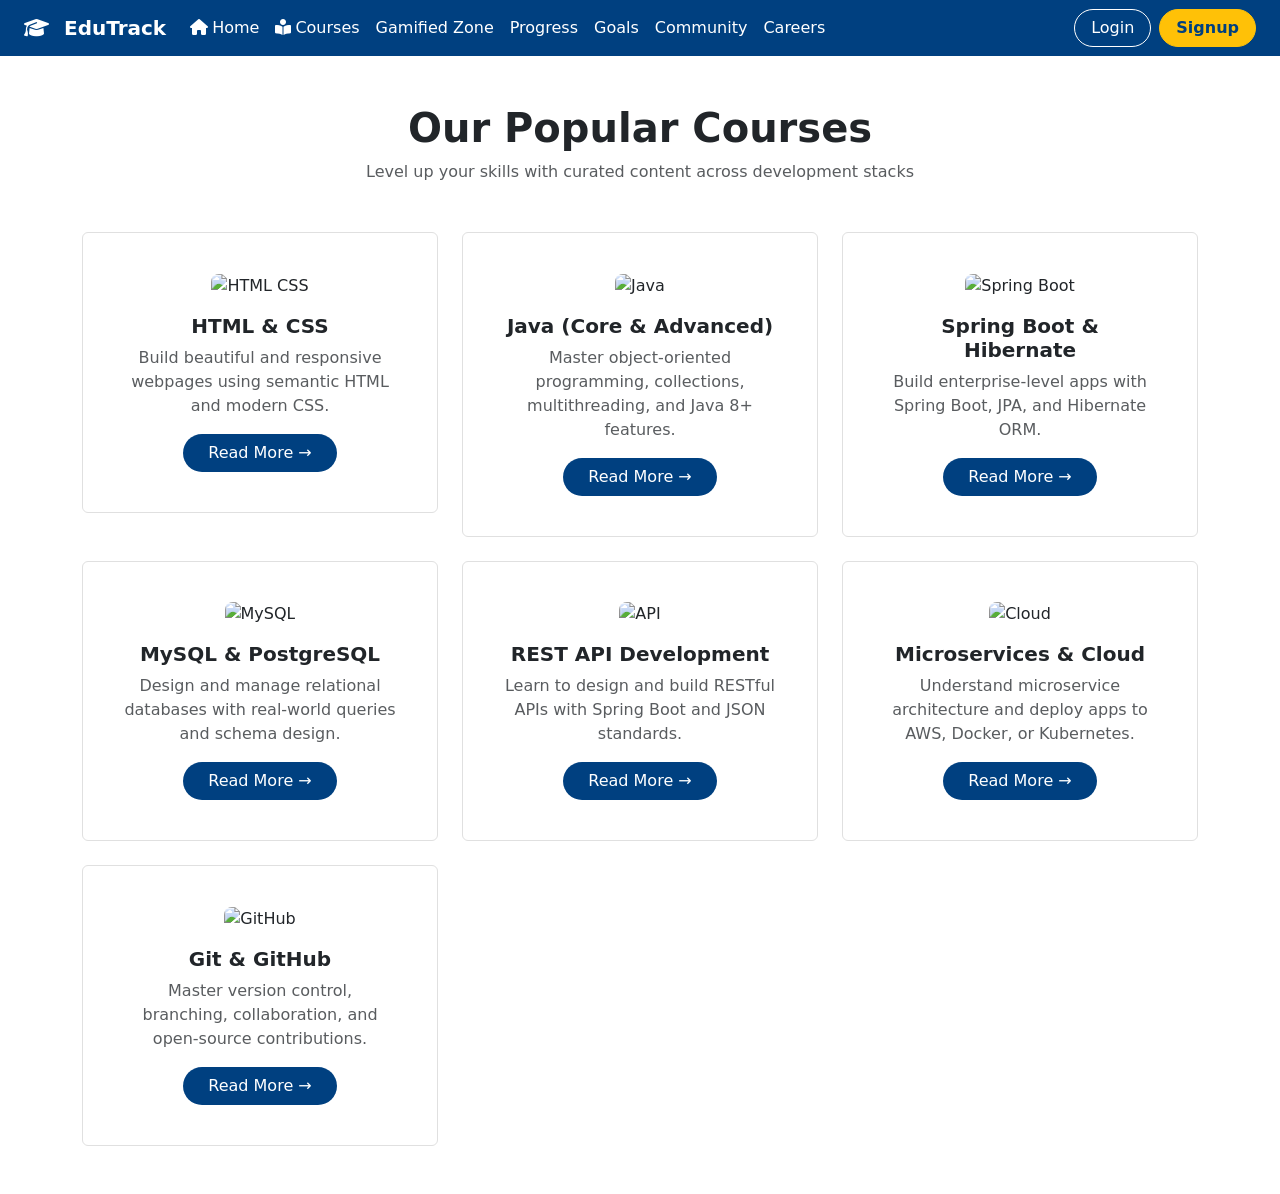
==== src/main/resources/templates/Courses.html @ 9ed2ddbf "uploadd the poject source code" ====
<!DOCTYPE html>
<html lang="en" xmlns:th="http://www.thymeleaf.org">
<head>
  <meta charset="UTF-8">
  <title>Courses - EduTrack</title>
  <meta name="viewport" content="width=device-width, initial-scale=1">

  <!-- Bootstrap CSS -->
  <link href="https://cdn.jsdelivr.net/npm/bootstrap@5.3.2/dist/css/bootstrap.min.css" rel="stylesheet">

  <!-- Font Awesome -->
  <link href="https://cdnjs.cloudflare.com/ajax/libs/font-awesome/6.4.0/css/all.min.css" rel="stylesheet">

  <!-- Optional Custom CSS -->
  <link rel="stylesheet" th:href="@{Courses.css}" />

  <style>
    /* Navbar Styling */
    .navbar-custom {
      background-color: #004080;
    }

    .navbar-custom .nav-link,
    .navbar-custom .navbar-brand {
      color: white;
      font-weight: 500;
    }

    .navbar-custom .nav-link:hover {
      color: #ffcc00;
    }

    .auth-buttons .btn-outline-light {
      border: 1px solid white;
      color: white;
      margin-right: 10px;
    }

    .auth-buttons .btn-outline-light:hover {
      background-color: white;
      color: #004080;
    }

    .auth-buttons .btn-warning {
      font-weight: bold;
      color: #004080;
    }

    /* Course Card Styling */
    .course-icon img {
      width: 60px;
      height: 60px;
      object-fit: contain;
      border-radius: 8px;
    }

    .btn-readmore {
      background-color: #004080;
      color: white;
    }

    .btn-readmore:hover {
      background-color: #ffcc00;
      color: #004080;
    }

    .course-card {
      border: 1px solid #e0e0e0;
      transition: transform 0.2s ease;
    }

    .course-card:hover {
      transform: translateY(-5px);
      box-shadow: 0 4px 20px rgba(0,0,0,0.1);
    }
  </style>
</head>

<body>

  <!-- ✅ Navbar -->
  <nav class="navbar navbar-expand-lg navbar-custom px-4">
    <a class="navbar-brand fw-bold fs-5" href="/">
      <i class="fa fa-graduation-cap me-2"></i> EduTrack
    </a>
    <button class="navbar-toggler text-white" type="button" data-bs-toggle="collapse" data-bs-target="#navbarNav">
      <span class="navbar-toggler-icon bg-light"></span>
    </button>
    <div class="collapse navbar-collapse" id="navbarNav">
      <ul class="navbar-nav me-auto mb-2 mb-lg-0">
        <li class="nav-item"><a class="nav-link" href="/"><i class="fa fa-home me-1"></i>Home</a></li>
        <li class="nav-item"><a class="nav-link" href="/Courses"><i class="fa-solid fa-book-open-reader me-1"></i>Courses</a></li>
        <li class="nav-item"><a class="nav-link" href="/Courses.html">Gamified Zone</a></li>
        <li class="nav-item"><a class="nav-link" href="/event">Progress</a></li>
        <li class="nav-item"><a class="nav-link" href="/splicot">Goals</a></li>
        <li class="nav-item"><a class="nav-link" href="/event">Community</a></li>
        <li class="nav-item"><a class="nav-link" href="/splicot">Careers</a></li>
      </ul>
      <div class="d-flex auth-buttons">
        <a href="/login" class="btn btn-outline-light rounded-pill px-3 me-2">Login</a>
        <a href="/register" class="btn btn-warning rounded-pill px-3">Signup</a>
      </div>
    </div>
  </nav>

  <!-- ✅ Courses Section -->
  <div class="container py-5">
    <div class="text-center mb-5">
      <h1 class="fw-bold">Our Popular Courses</h1>
      <p class="text-muted">Level up your skills with curated content across development stacks</p>
    </div>

    <div class="row g-4">
      <!-- Course: HTML & CSS -->
      <div class="col-md-6 col-lg-4">
        <div class="card course-card p-4">
          <div class="card-body text-center">
            <div class="course-icon mb-3">
              <img src="/images/html-css.png" alt="HTML CSS">
            </div>
            <h5 class="card-title fw-bold">HTML & CSS</h5>
            <p class="card-text text-muted">Build beautiful and responsive webpages using semantic HTML and modern CSS.</p>
           <a th:href="@{/image/html_img.jpg}" class="btn btn-readmore rounded-pill px-4">Read More →</a>
          </div>
        </div>
      </div>

      <!-- Course: Java -->
      <div class="col-md-6 col-lg-4">
        <div class="card course-card p-4">
          <div class="card-body text-center">
            <div class="course-icon mb-3">
              <img src="/images/java.png" alt="Java">
            </div>
            <h5 class="card-title fw-bold">Java (Core & Advanced)</h5>
            <p class="card-text text-muted">Master object-oriented programming, collections, multithreading, and Java 8+ features.</p>
            <a href="#" class="btn btn-readmore rounded-pill px-4">Read More →</a>
          </div>
        </div>
      </div>

      <!-- Course: Spring Boot -->
      <div class="col-md-6 col-lg-4">
        <div class="card course-card p-4">
          <div class="card-body text-center">
            <div class="course-icon mb-3">
              <img src="/images/springboot.png" alt="Spring Boot">
            </div>
            <h5 class="card-title fw-bold">Spring Boot & Hibernate</h5>
            <p class="card-text text-muted">Build enterprise-level apps with Spring Boot, JPA, and Hibernate ORM.</p>
            <a href="#" class="btn btn-readmore rounded-pill px-4">Read More →</a>
          </div>
        </div>
      </div>

      <!-- Course: MySQL -->
      <div class="col-md-6 col-lg-4">
        <div class="card course-card p-4">
          <div class="card-body text-center">
            <div class="course-icon mb-3">
              <img src="/images/mysql.png" alt="MySQL">
            </div>
            <h5 class="card-title fw-bold">MySQL & PostgreSQL</h5>
            <p class="card-text text-muted">Design and manage relational databases with real-world queries and schema design.</p>
            <a href="#" class="btn btn-readmore rounded-pill px-4">Read More →</a>
          </div>
        </div>
      </div>

      <!-- Course: REST API -->
      <div class="col-md-6 col-lg-4">
        <div class="card course-card p-4">
          <div class="card-body text-center">
            <div class="course-icon mb-3">
              <img src="/images/api.png" alt="API">
            </div>
            <h5 class="card-title fw-bold">REST API Development</h5>
            <p class="card-text text-muted">Learn to design and build RESTful APIs with Spring Boot and JSON standards.</p>
            <a href="#" class="btn btn-readmore rounded-pill px-4">Read More →</a>
          </div>
        </div>
      </div>

      <!-- Course: Microservices -->
      <div class="col-md-6 col-lg-4">
        <div class="card course-card p-4">
          <div class="card-body text-center">
            <div class="course-icon mb-3">
              <img src="/images/cloud.png" alt="Cloud">
            </div>
            <h5 class="card-title fw-bold">Microservices & Cloud</h5>
            <p class="card-text text-muted">Understand microservice architecture and deploy apps to AWS, Docker, or Kubernetes.</p>
            <a href="#" class="btn btn-readmore rounded-pill px-4">Read More →</a>
          </div>
        </div>
      </div>

      <!-- Course: Git & GitHub -->
      <div class="col-md-6 col-lg-4">
        <div class="card course-card p-4">
          <div class="card-body text-center">
            <div class="course-icon mb-3">
              <img src="/images/github.png" alt="GitHub">
            </div>
            <h5 class="card-title fw-bold">Git & GitHub</h5>
            <p class="card-text text-muted">Master version control, branching, collaboration, and open-source contributions.</p>
            <a href="#" class="btn btn-readmore rounded-pill px-4">Read More →</a>
          </div>
        </div>
      </div>
    </div>
  </div>

  <!-- Bootstrap JS -->
  <script src="https://cdn.jsdelivr.net/npm/bootstrap@5.3.2/dist/js/bootstrap.bundle.min.js"></script>
</body>
</html>
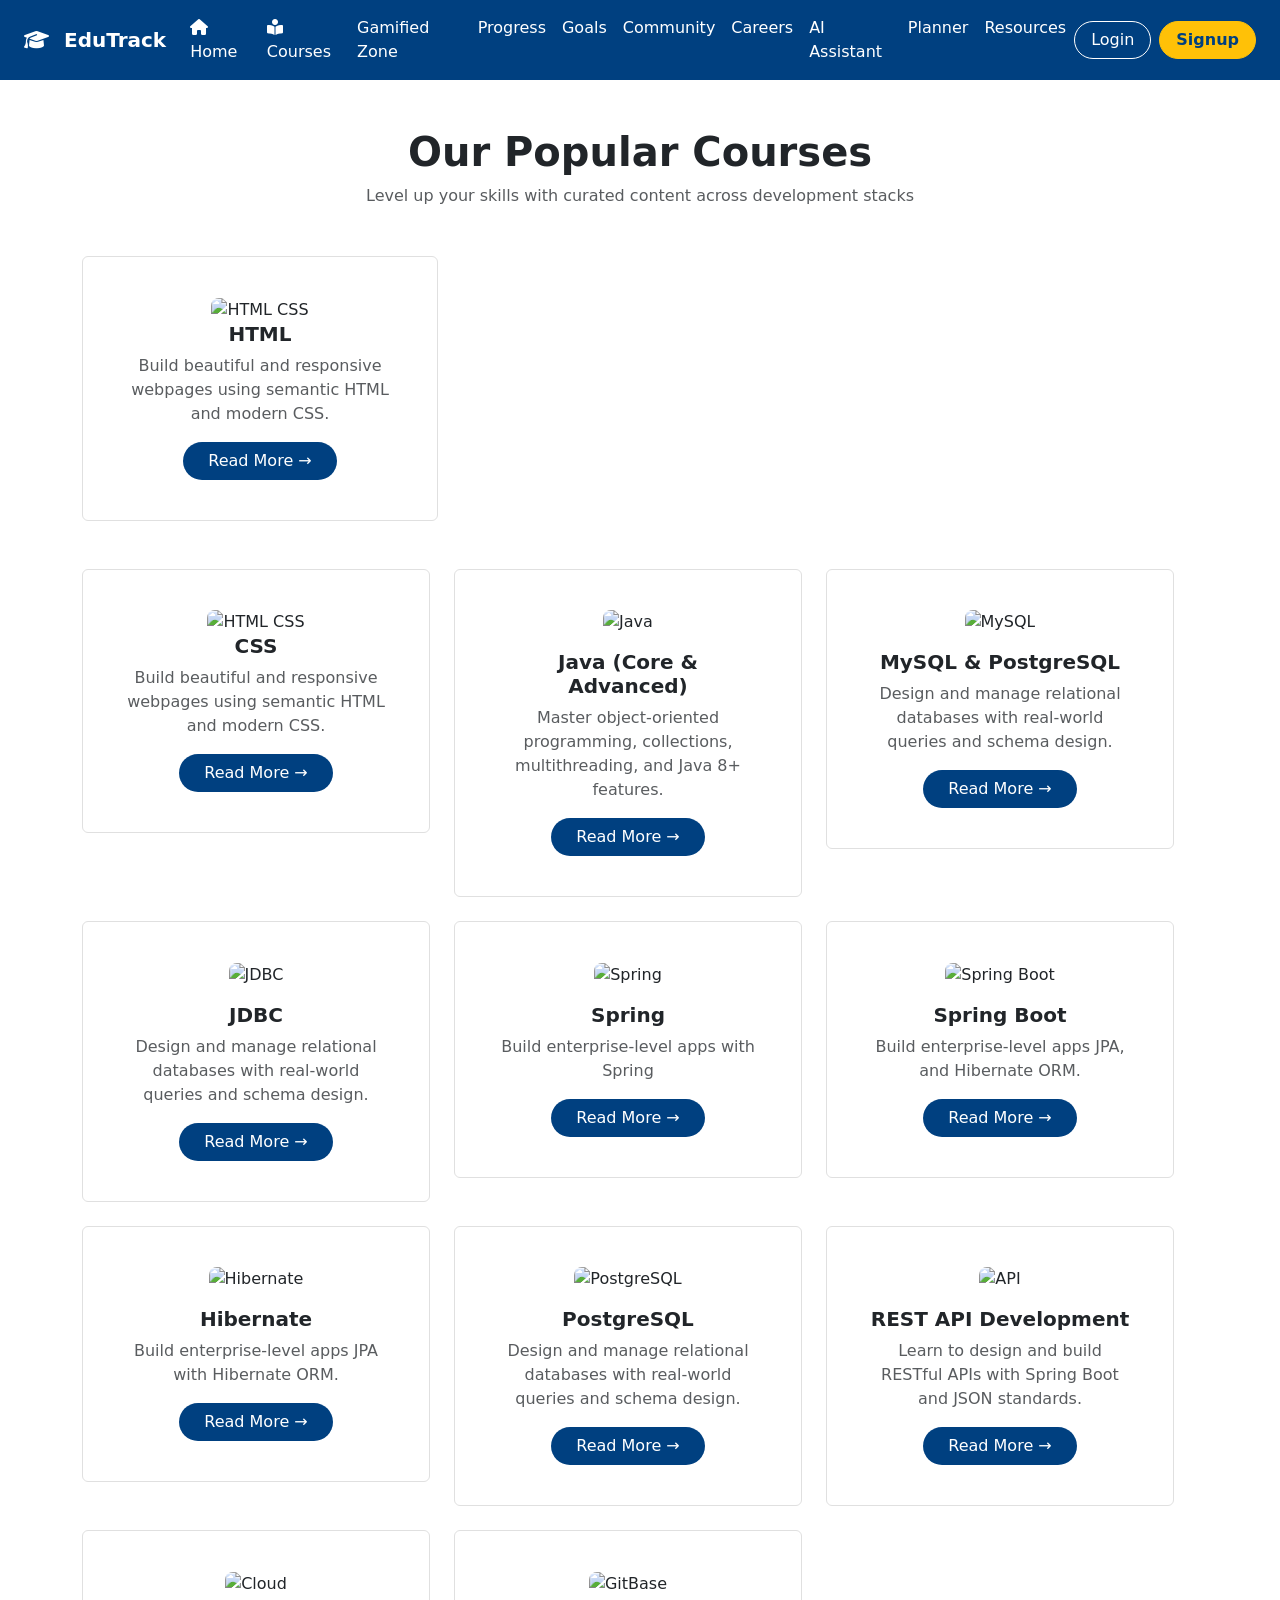
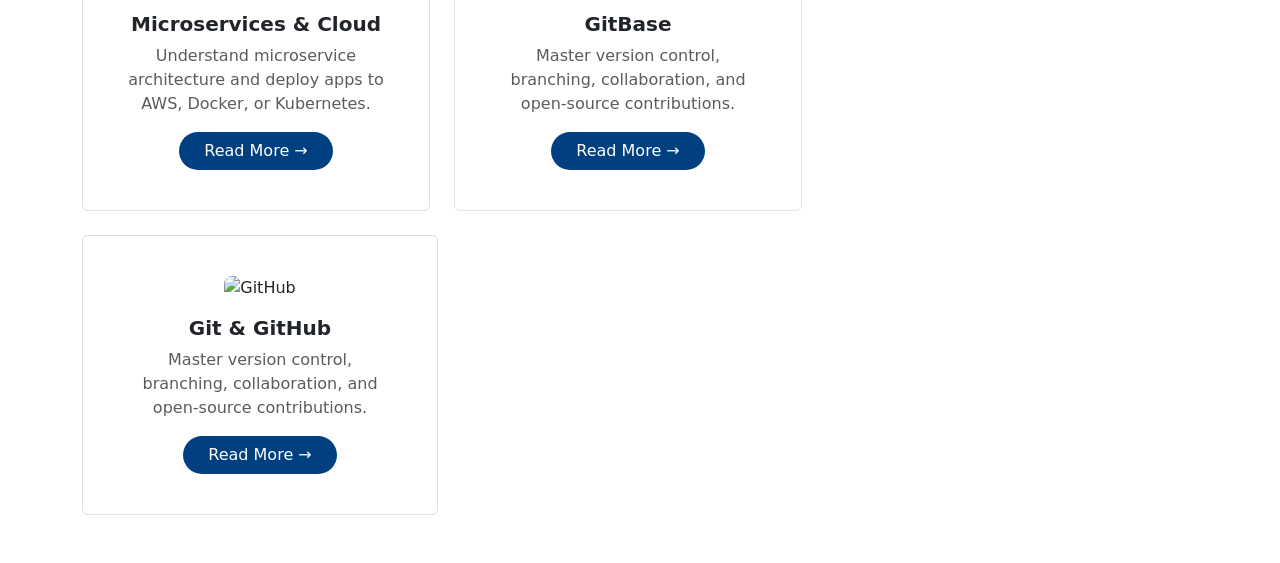
==== commit 56df587a: "update the courese section" ====
--- a/src/main/resources/templates/Courses.html
+++ b/src/main/resources/templates/Courses.html
@@ -95,6 +95,10 @@
         <li class="nav-item"><a class="nav-link" href="/splicot">Goals</a></li>
         <li class="nav-item"><a class="nav-link" href="/event">Community</a></li>
         <li class="nav-item"><a class="nav-link" href="/splicot">Careers</a></li>
+        <li class="nav-item"><a class="nav-link" href="/event">AI Assistant</a></li>
+        <li class="nav-item"><a class="nav-link" href="/splicot">Planner</a></li>
+         <li class="nav-item"><a class="nav-link" href="/event">Resources</a></li>
+    <!--     <li class="nav-item"><a class="nav-link" href="/splicot"></a></li> -->
       </ul>
       <div class="d-flex auth-buttons">
         <a href="/login" class="btn btn-outline-light rounded-pill px-3 me-2">Login</a>
@@ -115,12 +119,27 @@
       <div class="col-md-6 col-lg-4">
         <div class="card course-card p-4">
           <div class="card-body text-center">
-            <div class="course-icon mb-3">
-              <img src="/images/html-css.png" alt="HTML CSS">
-            </div>
-            <h5 class="card-title fw-bold">HTML & CSS</h5>
+            <div class="course-icon mb-6">
+              <img src="/image/html_img.jpg" alt="HTML CSS">
+            </div>
+            <h5 class="card-title fw-bold">HTML </h5>
             <p class="card-text text-muted">Build beautiful and responsive webpages using semantic HTML and modern CSS.</p>
-           <a th:href="@{/image/html_img.jpg}" class="btn btn-readmore rounded-pill px-4">Read More →</a>
+           <a th:href="@{/courses/html}" class="btn btn-readmore rounded-pill px-4">Read More →</a>
+          </div>
+        </div>
+      </div>
+      
+       <div class="row g-4">
+      <!-- Course: HTML & CSS -->
+      <div class="col-md-6 col-lg-4">
+        <div class="card course-card p-4">
+          <div class="card-body text-center">
+            <div class="course-icon mb-6">
+              <img src="/image/html_img.jpg" alt="HTML CSS">
+            </div>
+            <h5 class="card-title fw-bold"> CSS</h5>
+            <p class="card-text text-muted">Build beautiful and responsive webpages using semantic HTML and modern CSS.</p>
+           <a th:href="@{/courses/html}" class="btn btn-readmore rounded-pill px-4">Read More →</a>
           </div>
         </div>
       </div>
@@ -134,33 +153,92 @@
             </div>
             <h5 class="card-title fw-bold">Java (Core & Advanced)</h5>
             <p class="card-text text-muted">Master object-oriented programming, collections, multithreading, and Java 8+ features.</p>
-            <a href="#" class="btn btn-readmore rounded-pill px-4">Read More →</a>
-          </div>
-        </div>
-      </div>
+            <a th:href="@{/courses/java}" class="btn btn-readmore rounded-pill px-4">Read More →</a>
+
+          </div>
+        </div>
+      </div>
+      
+       <!-- Course: MySQL -->
+      <div class="col-md-6 col-lg-4">
+        <div class="card course-card p-4">
+          <div class="card-body text-center">
+            <div class="course-icon mb-3">
+              <img src="/images/mysql.png" alt="MySQL">
+            </div>
+            <h5 class="card-title fw-bold">MySQL & PostgreSQL</h5>
+            <p class="card-text text-muted">Design and manage relational databases with real-world queries and schema design.</p>
+            <a th:href="@{/courses/mysql}" class="btn btn-readmore rounded-pill px-4">Read More →</a>
+          </div>
+        </div>
+      </div>
+      
+       <!-- Course: MySQL -->
+      <div class="col-md-6 col-lg-4">
+        <div class="card course-card p-4">
+          <div class="card-body text-center">
+            <div class="course-icon mb-3">
+              <img src="/images/mysql.png" alt="JDBC">
+            </div>
+            <h5 class="card-title fw-bold">JDBC</h5>
+            <p class="card-text text-muted">Design and manage relational databases with real-world queries and schema design.</p>
+            <a th:href="@{/course/jdbc}" class="btn btn-readmore rounded-pill px-4">Read More →</a>
+          </div>
+        </div>
+      </div>
+      
+      
 
       <!-- Course: Spring Boot -->
       <div class="col-md-6 col-lg-4">
         <div class="card course-card p-4">
           <div class="card-body text-center">
             <div class="course-icon mb-3">
+              <img src="/images/spring.png" alt="Spring">
+            </div>
+            <h5 class="card-title fw-bold">Spring</h5>
+            <p class="card-text text-muted">Build enterprise-level apps with Spring </p>
+            <a href="@{/courses/spring}" class="btn btn-readmore rounded-pill px-4">Read More →</a>
+          </div>
+        </div>
+      </div>
+      
+       <!-- Course: Spring Boot -->
+      <div class="col-md-6 col-lg-4">
+        <div class="card course-card p-4">
+          <div class="card-body text-center">
+            <div class="course-icon mb-3">
               <img src="/images/springboot.png" alt="Spring Boot">
             </div>
-            <h5 class="card-title fw-bold">Spring Boot & Hibernate</h5>
-            <p class="card-text text-muted">Build enterprise-level apps with Spring Boot, JPA, and Hibernate ORM.</p>
-            <a href="#" class="btn btn-readmore rounded-pill px-4">Read More →</a>
-          </div>
-        </div>
-      </div>
+            <h5 class="card-title fw-bold">Spring Boot</h5>
+            <p class="card-text text-muted">Build enterprise-level apps JPA, and Hibernate ORM.</p>
+            <a href="@{/courses/springboot}" class="btn btn-readmore rounded-pill px-4">Read More →</a>
+          </div>
+        </div>
+      </div>
+ <!-- Course: Spring Boot -->
+      <div class="col-md-6 col-lg-4">
+        <div class="card course-card p-4">
+          <div class="card-body text-center">
+            <div class="course-icon mb-3">
+              <img src="/images/hibernate.png" alt="Hibernate">
+            </div>
+            <h5 class="card-title fw-bold">Hibernate</h5>
+            <p class="card-text text-muted">Build enterprise-level apps  JPA with Hibernate ORM.</p>
+            <a href="@{/courses/hibernate}" class="btn btn-readmore rounded-pill px-4">Read More →</a>
+          </div>
+        </div>
+      </div>
+
 
       <!-- Course: MySQL -->
       <div class="col-md-6 col-lg-4">
         <div class="card course-card p-4">
           <div class="card-body text-center">
             <div class="course-icon mb-3">
-              <img src="/images/mysql.png" alt="MySQL">
-            </div>
-            <h5 class="card-title fw-bold">MySQL & PostgreSQL</h5>
+              <img src="/images/mysql.png" alt="PostgreSQL">
+            </div>
+            <h5 class="card-title fw-bold"> PostgreSQL</h5>
             <p class="card-text text-muted">Design and manage relational databases with real-world queries and schema design.</p>
             <a href="#" class="btn btn-readmore rounded-pill px-4">Read More →</a>
           </div>
@@ -194,6 +272,22 @@
           </div>
         </div>
       </div>
+
+<!-- Course: Git & GitHub -->
+      <div class="col-md-6 col-lg-4">
+        <div class="card course-card p-4">
+          <div class="card-body text-center">
+            <div class="course-icon mb-3">
+              <img src="/images/github.png" alt="GitBase">
+            </div>
+            <h5 class="card-title fw-bold">GitBase</h5>
+            <p class="card-text text-muted">Master version control, branching, collaboration, and open-source contributions.</p>
+            <a th:href="@{/courses/command}" class="btn btn-readmore rounded-pill px-4">Read More →</a>
+          </div>
+        </div>
+      </div>
+    </div>
+    
 
       <!-- Course: Git & GitHub -->
       <div class="col-md-6 col-lg-4">
